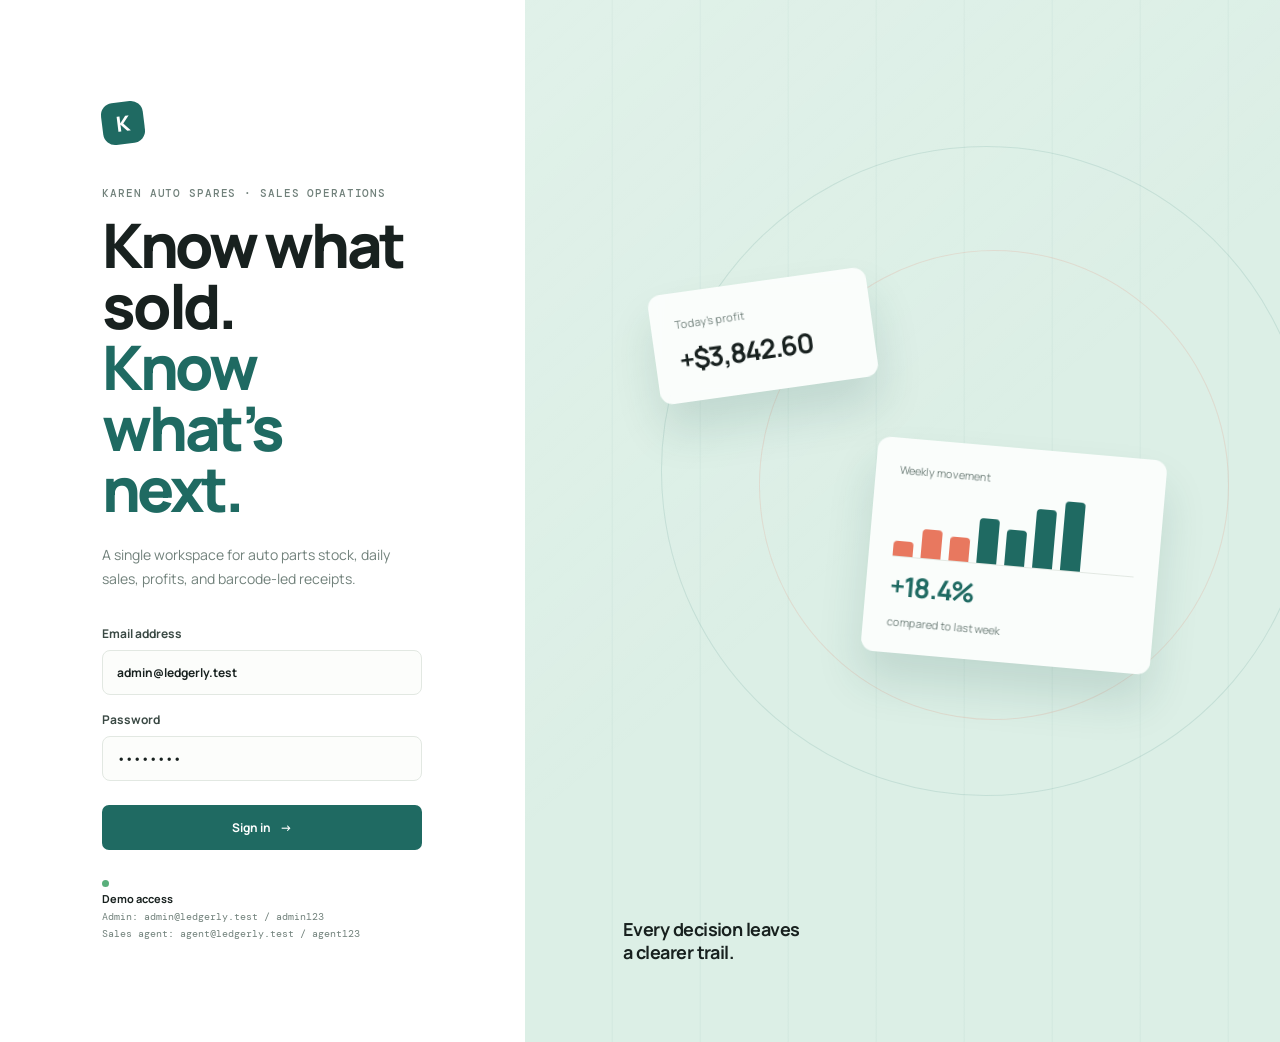
==== index.html @ 1168034a "Create Karen Auto Spares offline and online apps" ====
<!DOCTYPE html>
<html lang="en">
<head>
  <meta charset="UTF-8" />
  <meta name="viewport" content="width=device-width, initial-scale=1.0" />
  <title>Karen Auto Spares | Sales & Stock Control</title>
  <link rel="preconnect" href="https://fonts.googleapis.com">
  <link rel="preconnect" href="https://fonts.gstatic.com" crossorigin>
  <link href="https://fonts.googleapis.com/css2?family=DM+Mono:wght@400;500&family=Manrope:wght@400;500;600;700;800&display=swap" rel="stylesheet">
  <link rel="stylesheet" href="styles.css" />
  <link rel="manifest" href="manifest.webmanifest" />
</head>
<body>
  <div id="login-screen" class="login-screen">
    <div class="login-panel">
      <div class="brand-mark">K</div>
      <p class="eyebrow">Karen Auto Spares · Sales operations</p>
      <h1>Know what sold.<br><em>Know what’s next.</em></h1>
      <p class="login-copy">A single workspace for auto parts stock, daily sales, profits, and barcode-led receipts.</p>
      <form id="login-form" class="login-form">
        <label>Email address<input id="login-email" type="email" value="admin@ledgerly.test" required /></label>
        <label>Password<input id="login-password" type="password" value="admin123" required /></label>
        <button class="button button-primary button-wide" type="submit">Sign in <span>→</span></button>
      </form>
      <div class="demo-hint"><span class="status-dot"></span><strong>Demo access</strong><span>Admin: admin@ledgerly.test / admin123</span><span>Sales agent: agent@ledgerly.test / agent123</span></div>
    </div>
    <div class="login-art">
      <div class="art-orbit orbit-one"></div><div class="art-orbit orbit-two"></div>
      <div class="art-card card-back"><span>Today’s profit</span><strong>+$3,842.60</strong></div>
      <div class="art-card card-front"><span>Weekly movement</span><div class="mini-bars"><i></i><i></i><i></i><i></i><i></i><i></i><i></i></div><strong>+18.4%</strong><small>compared to last week</small></div>
      <p class="art-caption">Every decision leaves<br> a clearer trail.</p>
    </div>
  </div>

  <div id="app" class="app hidden">
    <aside class="sidebar">
      <div class="logo"><div class="brand-mark small">K</div><span>Karen Auto Spares</span></div>
      <div class="workspace-label">Workspace <span class="live-pill">Live</span></div>
      <nav class="main-nav" aria-label="Main navigation">
        <button class="nav-item active" data-view="overview"><span class="nav-icon">⌂</span>Overview</button>
        <button class="nav-item" data-view="sales"><span class="nav-icon">↗</span>Sales & receipts</button>
        <button class="nav-item" data-view="inventory"><span class="nav-icon">▦</span>Inventory</button>
        <button class="nav-item" data-view="purchasing"><span class="nav-icon">＋</span>Purchasing</button>
        <button class="nav-item" data-view="customers"><span class="nav-icon">◎</span>Customers</button>
        <button class="nav-item" data-view="prices"><span class="nav-icon">◇</span>Price watch</button>
      </nav>
      <div class="sidebar-bottom">
        <button class="nav-item" data-view="reports"><span class="nav-icon">▤</span>Reports</button>
        <button class="nav-item" data-view="returns"><span class="nav-icon">↩</span>Returns & warranty</button>
        <button class="nav-item" data-view="activity"><span class="nav-icon">◷</span>Activity log</button>
        <button class="nav-item" data-view="team"><span class="nav-icon">◎</span>Team access</button>
        <button class="nav-item" id="logout-button"><span class="nav-icon">↪</span>Sign out</button>
        <div class="profile-mini"><div class="avatar" id="profile-avatar">AM</div><div><strong id="profile-name">Amina M.</strong><span id="profile-role">Administrator</span></div><span class="more">•••</span></div>
      </div>
    </aside>

    <main class="main-content">
      <header class="topbar"><div><p class="date-line" id="today-line"></p><h2 id="page-title">Good morning, Amina</h2></div><div class="top-actions"><button class="icon-button" title="Notifications">♢<span class="notification-dot"></span></button><button class="button button-primary" id="new-sale-button"><span>＋</span> Record sale</button></div></header>
      <section id="view-container"></section>
    </main>
  </div>

  <div id="toast" class="toast"></div>
  <div id="modal-root"></div>
  <script src="app.js"></script>
  <script>if ('serviceWorker' in navigator) navigator.serviceWorker.register('sw.js');</script>
</body>
</html>
---- styles.css ----
.low-stock-list { padding: 8px 23px 15px; }
.low-stock-row { display: grid; grid-template-columns: 35px 1fr auto; gap: 11px; align-items: center; padding: 13px 0; border-bottom: 1px solid #eef1ee; }
.low-stock-row:last-child { border-bottom: 0; }
.low-stock-row strong, .low-stock-row span { display: block; }
.low-stock-row strong { font-size: 11px; }
.low-stock-row span { color: var(--coral); font: 10px 'DM Mono', monospace; margin-top: 3px; }
.empty-state { color: var(--muted); font-size: 11px; padding: 10px 0; }
:root {
  --ink: #18211f;
  --muted: #71817b;
  --paper: #f7f8f4;
  --white: #ffffff;
  --line: #e2e8e2;
  --teal: #1f6a62;
  --teal-dark: #164e49;
  --mint: #dcefe6;
  --coral: #e8785f;
  --yellow: #f1c85b;
  --shadow: 0 18px 48px rgba(27, 54, 44, .07);
  font-family: 'Manrope', sans-serif;
  color: var(--ink);
  background: var(--paper);
}
.barcode-video { width: 100%; max-height: 190px; object-fit: cover; border-radius: 8px; background: #132d2a; }
:root {
  --ink: #18211f;
  --muted: #71817b;
  --paper: #f7f8f4;
  --white: #ffffff;
  --line: #e2e8e2;
  --teal: #1f6a62;
  --teal-dark: #164e49;
  --mint: #dcefe6;
  --coral: #e8785f;
  --yellow: #f1c85b;
  --shadow: 0 18px 48px rgba(27, 54, 44, .07);
  font-family: 'Manrope', sans-serif;
  color: var(--ink);
  background: var(--paper);
}
* { box-sizing: border-box; }
body { margin: 0; min-width: 320px; background: var(--paper); }
button, input { font: inherit; }
button { border: 0; cursor: pointer; }
.hidden { display: none !important; }
.login-screen { min-height: 100vh; display: grid; grid-template-columns: minmax(420px, .82fr) 1.18fr; background: #fff; }
.login-panel { padding: clamp(36px, 8vw, 118px) clamp(28px, 8vw, 128px); display: flex; flex-direction: column; justify-content: center; }
.brand-mark { width: 42px; height: 42px; display: grid; place-items: center; border-radius: 12px; background: var(--teal); color: #fff; font-weight: 800; font-size: 21px; transform: rotate(-7deg); }
.brand-mark.small { width: 32px; height: 32px; border-radius: 9px; font-size: 16px; }
.eyebrow, .workspace-label, .date-line, .section-kicker { font: 500 11px 'DM Mono', monospace; text-transform: uppercase; letter-spacing: .08em; color: var(--muted); }
.login-panel .eyebrow { margin: 42px 0 15px; }
h1 { font-size: clamp(38px, 4.8vw, 65px); line-height: .99; letter-spacing: -.055em; margin: 0; font-weight: 800; }
h1 em { color: var(--teal); font-style: normal; }
.login-copy { max-width: 390px; color: var(--muted); line-height: 1.7; margin: 24px 0 34px; font-size: 14px; }
.login-form { display: grid; gap: 16px; max-width: 360px; }
label { display: grid; gap: 8px; color: #3a4944; font-size: 12px; font-weight: 700; }
input { width: 100%; border: 1px solid var(--line); border-radius: 8px; padding: 13px 14px; color: var(--ink); background: #fcfdfb; outline: 0; transition: border-color .2s, box-shadow .2s; }
input:focus { border-color: var(--teal); box-shadow: 0 0 0 3px rgba(31, 106, 98, .12); }
.button { border-radius: 7px; padding: 12px 17px; font-weight: 700; font-size: 12px; display: inline-flex; justify-content: center; align-items: center; gap: 9px; transition: transform .2s, background .2s; }
.button:hover { transform: translateY(-1px); }
.button-primary { color: #fff; background: var(--teal); }
.button-primary:hover { background: var(--teal-dark); }
.button-wide { width: 100%; margin-top: 8px; padding: 14px; }
.demo-hint { display: grid; gap: 4px; margin-top: 30px; color: var(--muted); font-size: 10px; font-family: 'DM Mono', monospace; }
.demo-hint strong { color: var(--ink); font-family: Manrope, sans-serif; font-size: 11px; }.status-dot { width: 7px; height: 7px; background: #59af7b; border-radius: 50%; display: inline-block; margin-right: 2px; }
.login-art { overflow: hidden; position: relative; background: var(--mint); min-height: 100vh; }
.login-art::before { content: ''; position: absolute; inset: 0; background: linear-gradient(140deg, rgba(255,255,255,.12), transparent 50%), repeating-linear-gradient(90deg, transparent 0 86px, rgba(31,106,98,.035) 87px 88px); }
.art-orbit { border: 1px solid rgba(31,106,98,.12); border-radius: 50%; position: absolute; width: 650px; height: 650px; left: 18%; top: 14%; transform: rotate(-28deg); }.orbit-two { width: 470px; height: 470px; left: 31%; top: 24%; border-color: rgba(232,120,95,.17); }
.art-card { position: absolute; background: rgba(255,255,255,.84); backdrop-filter: blur(10px); box-shadow: 0 28px 45px rgba(22,78,73,.14); border-radius: 13px; padding: 24px; display: grid; gap: 10px; }.art-card span, .art-card small { color: var(--muted); font-size: 11px; }.art-card strong { font-size: 27px; letter-spacing: -.05em; }.card-back { left: 17%; top: 27%; width: 220px; transform: rotate(-8deg); }.card-front { width: 290px; right: 16%; top: 43%; transform: rotate(5deg); }.card-front strong { color: var(--teal); }.mini-bars { display: flex; align-items: end; gap: 8px; height: 70px; border-bottom: 1px solid var(--line); }.mini-bars i { display: block; width: 20px; border-radius: 4px 4px 0 0; background: var(--coral); }.mini-bars i:nth-child(1) { height: 22%; }.mini-bars i:nth-child(2) { height: 42%; }.mini-bars i:nth-child(3) { height: 35%; }.mini-bars i:nth-child(4) { height: 65%; background: var(--teal); }.mini-bars i:nth-child(5) { height: 52%; background: var(--teal); }.mini-bars i:nth-child(6) { height: 85%; background: var(--teal); }.mini-bars i:nth-child(7) { height: 100%; background: var(--teal); }.art-caption { position: absolute; bottom: 60px; left: 13%; font-size: 18px; line-height: 1.3; font-weight: 700; letter-spacing: -.03em; }
.app { display: flex; min-height: 100vh; }.sidebar { width: 235px; background: #153f3b; color: #eaf4ee; padding: 26px 17px 20px; display: flex; flex-direction: column; flex-shrink: 0; }.logo { display: flex; align-items: center; gap: 10px; font-size: 18px; font-weight: 800; letter-spacing: -.04em; padding: 0 10px 50px; }.logo .brand-mark { background: #b5ddc5; color: var(--teal-dark); }.workspace-label { color: #88aaa0; padding: 0 12px 12px; font-size: 9px; }.live-pill { color: #b9e7cc; border: 1px solid #497a6d; border-radius: 10px; padding: 3px 7px; margin-left: 5px; }.main-nav { display: grid; gap: 4px; }.nav-item { width: 100%; display: flex; align-items: center; gap: 12px; color: #9ab9b0; background: transparent; padding: 12px; text-align: left; border-radius: 7px; font-size: 12px; }.nav-item:hover, .nav-item.active { color: white; background: rgba(255,255,255,.1); }.nav-icon { width: 17px; text-align: center; font-size: 18px; font-weight: 400; }.sidebar-bottom { margin-top: auto; display: grid; gap: 5px; }.profile-mini { display: flex; align-items: center; gap: 9px; margin-top: 20px; border-top: 1px solid rgba(255,255,255,.12); padding: 19px 7px 0; }.avatar { width: 31px; height: 31px; display: grid; place-items: center; border-radius: 50%; background: var(--coral); color: white; font: 500 10px 'DM Mono', monospace; }.profile-mini strong, .profile-mini span { display: block; font-size: 10px; }.profile-mini #profile-role { color: #91b4aa; font-size: 9px; margin-top: 3px; }.profile-mini .more { margin-left: auto; color: #89aba2; letter-spacing: 2px; }
.main-content { flex: 1; padding: 35px clamp(22px, 5vw, 75px); max-width: 1500px; margin: auto; width: 100%; }.topbar { display: flex; justify-content: space-between; align-items: center; margin-bottom: 34px; }.date-line { margin: 0 0 9px; }.topbar h2 { font-size: 26px; letter-spacing: -.055em; margin: 0; }.top-actions { display: flex; align-items: center; gap: 20px; }.icon-button { position: relative; background: transparent; color: var(--muted); font-size: 25px; }.notification-dot { position: absolute; top: 5px; right: 1px; width: 6px; height: 6px; background: var(--coral); border: 1px solid var(--paper); border-radius: 50%; }
.overview-grid { display: grid; gap: 25px; }.metric-row { display: grid; grid-template-columns: repeat(4, 1fr); gap: 13px; }.metric { background: var(--white); border: 1px solid var(--line); border-radius: 9px; padding: 19px; min-height: 118px; }.metric-label { color: var(--muted); font-size: 11px; display: flex; justify-content: space-between; }.metric-value { display: block; font-size: 27px; letter-spacing: -.06em; margin: 15px 0 7px; }.metric-change { font: 500 10px 'DM Mono', monospace; color: var(--teal); }.metric-change.warn { color: var(--coral); }.dashboard-columns { display: grid; grid-template-columns: 1.32fr .88fr; gap: 22px; }.surface { background: var(--white); border: 1px solid var(--line); border-radius: 9px; }.surface-header { padding: 21px 23px; border-bottom: 1px solid var(--line); display: flex; justify-content: space-between; align-items: start; }.surface h3 { font-size: 15px; margin: 0; letter-spacing: -.03em; }.surface-sub { color: var(--muted); margin: 5px 0 0; font-size: 11px; }.text-button { color: var(--teal); background: transparent; font-size: 11px; font-weight: 700; }.chart-wrap { padding: 22px 22px 17px; }.chart { height: 190px; position: relative; border-bottom: 1px solid var(--line); background: repeating-linear-gradient(to bottom, transparent 0 46px, #edf1ee 47px 48px); }.chart svg { width: 100%; height: 100%; overflow: visible; }.chart-labels { display: flex; justify-content: space-between; padding-top: 12px; color: var(--muted); font: 10px 'DM Mono', monospace; }.sales-list { padding: 7px 23px 14px; }.sale-line { display: grid; grid-template-columns: 35px 1fr auto; align-items: center; gap: 11px; padding: 13px 0; border-bottom: 1px solid #eef1ee; }.sale-line:last-child { border: 0; }.product-icon, .product-image { width: 35px; height: 35px; border-radius: 8px; display: grid; place-items: center; background: var(--mint); color: var(--teal); font-size: 16px; }.product-image { object-fit: cover; }.product-cell { display: flex; align-items: center; gap: 10px; min-width: 180px; }.sale-line strong, .sale-line span { display: block; }.sale-line strong { font-size: 11px; }.sale-line span { color: var(--muted); font-size: 10px; margin-top: 3px; }.sale-amount { font: 500 11px 'DM Mono', monospace; }.progress-list { padding: 5px 23px 18px; }.progress-row { margin: 17px 0; }.progress-name { display: flex; justify-content: space-between; font-size: 11px; margin-bottom: 8px; }.progress-name span { color: var(--muted); font: 10px 'DM Mono', monospace; }.progress-track { background: #edf1ee; height: 5px; border-radius: 4px; }.progress-fill { background: var(--teal); height: 100%; border-radius: inherit; }.progress-fill.low { background: var(--coral); }.section-head { display: flex; justify-content: space-between; align-items: center; margin-bottom: 18px; }.section-head h3 { font-size: 18px; margin: 0; letter-spacing: -.04em; }.table-wrap { overflow-x: auto; }.data-table { width: 100%; border-collapse: collapse; text-align: left; }.data-table th { color: var(--muted); font: 10px 'DM Mono', monospace; text-transform: uppercase; letter-spacing: .04em; padding: 14px 18px; border-bottom: 1px solid var(--line); }.data-table td { padding: 15px 18px; font-size: 12px; border-bottom: 1px solid #eef1ee; }.data-table tr:last-child td { border-bottom: 0; }.stock-pill { display: inline-flex; align-items: center; gap: 5px; padding: 5px 8px; border-radius: 5px; background: var(--mint); color: var(--teal); font: 10px 'DM Mono', monospace; }.stock-pill.low { background: #fff0ea; color: #c25c46; }.stock-pill::before { content: ''; width: 5px; height: 5px; border-radius: 50%; background: currentColor; }.mono { font: 11px 'DM Mono', monospace; }.muted { color: var(--muted); }.price-grid, .team-grid { display: grid; grid-template-columns: repeat(3, 1fr); gap: 15px; }.price-card, .team-card { padding: 20px; }.price-card .price-head { display: flex; justify-content: space-between; }.price-card h4 { margin: 15px 0 4px; font-size: 14px; }.price-value { font-size: 25px; letter-spacing: -.06em; }.price-meta { color: var(--muted); font-size: 10px; margin-top: 7px; }.trend-up { color: var(--teal); }.trend-down { color: var(--coral); }.team-card { display: flex; align-items: center; gap: 12px; }.team-card .avatar { background: var(--yellow); color: #5b4a1b; }.team-card h4 { margin: 0; font-size: 12px; }.team-card p { color: var(--muted); font-size: 10px; margin: 4px 0 0; }
.toast { position: fixed; bottom: 25px; right: 25px; background: var(--ink); color: white; border-radius: 7px; padding: 13px 17px; font-size: 12px; opacity: 0; transform: translateY(12px); pointer-events: none; transition: .25s; }.toast.show { opacity: 1; transform: translateY(0); }.modal-backdrop { position: fixed; inset: 0; background: rgba(24,33,31,.4); display: grid; place-items: center; padding: 20px; z-index: 4; }.modal { width: min(480px, 100%); background: var(--paper); border-radius: 11px; box-shadow: 0 25px 70px rgba(0,0,0,.2); }.modal-header { display: flex; justify-content: space-between; padding: 22px 24px; border-bottom: 1px solid var(--line); }.modal-header h3 { margin: 0; font-size: 18px; }.close-button { background: transparent; color: var(--muted); font-size: 20px; }.modal-form { display: grid; gap: 16px; padding: 23px 24px 25px; }.form-grid { display: grid; grid-template-columns: 1fr 1fr; gap: 13px; }.modal-form select { border: 1px solid var(--line); border-radius: 8px; padding: 13px; background: #fff; }.receipt { padding: 25px; }.receipt-head { display: flex; justify-content: space-between; padding-bottom: 20px; border-bottom: 1px dashed #cfd8d1; }.receipt-head strong { font-size: 18px; }.receipt-row { display: flex; justify-content: space-between; padding: 11px 0; font-size: 12px; }.receipt-total { margin-top: 10px; padding-top: 16px; border-top: 1px solid var(--ink); font-weight: 800; font-size: 15px; }.permission-note { color: var(--muted); font-size: 11px; background: #eef6f0; padding: 12px; border-radius: 7px; }
@media (max-width: 950px) { .login-screen { grid-template-columns: 1fr; }.login-art { display: none; }.metric-row { grid-template-columns: repeat(2, 1fr); }.dashboard-columns { grid-template-columns: 1fr; }.price-grid, .team-grid { grid-template-columns: repeat(2, 1fr); } }
@media (max-width: 680px) { .sidebar { width: 62px; padding: 20px 8px; }.logo { padding: 0 6px 40px; }.logo span, .workspace-label, .nav-item:not(.active)::after, .nav-item { font-size: 0; }.nav-item { justify-content: center; padding: 13px 5px; }.nav-icon { font-size: 19px; }.profile-mini { padding-left: 0; padding-right: 0; justify-content: center; }.profile-mini > div:not(.avatar), .profile-mini .more { display: none; }.main-content { padding: 25px 15px; }.topbar { align-items: flex-end; }.topbar h2 { font-size: 20px; }.top-actions { gap: 8px; }.top-actions .button { font-size: 0; padding: 11px 13px; }.top-actions .button span { font-size: 20px; }.metric-row { gap: 8px; }.metric { padding: 14px; min-height: 105px; }.metric-value { font-size: 21px; }.price-grid, .team-grid { grid-template-columns: 1fr; }.form-grid { grid-template-columns: 1fr; }.section-head { align-items: flex-start; gap: 10px; }.data-table th, .data-table td { padding: 12px 9px; }.data-table th:nth-child(4), .data-table td:nth-child(4) { display: none; } }
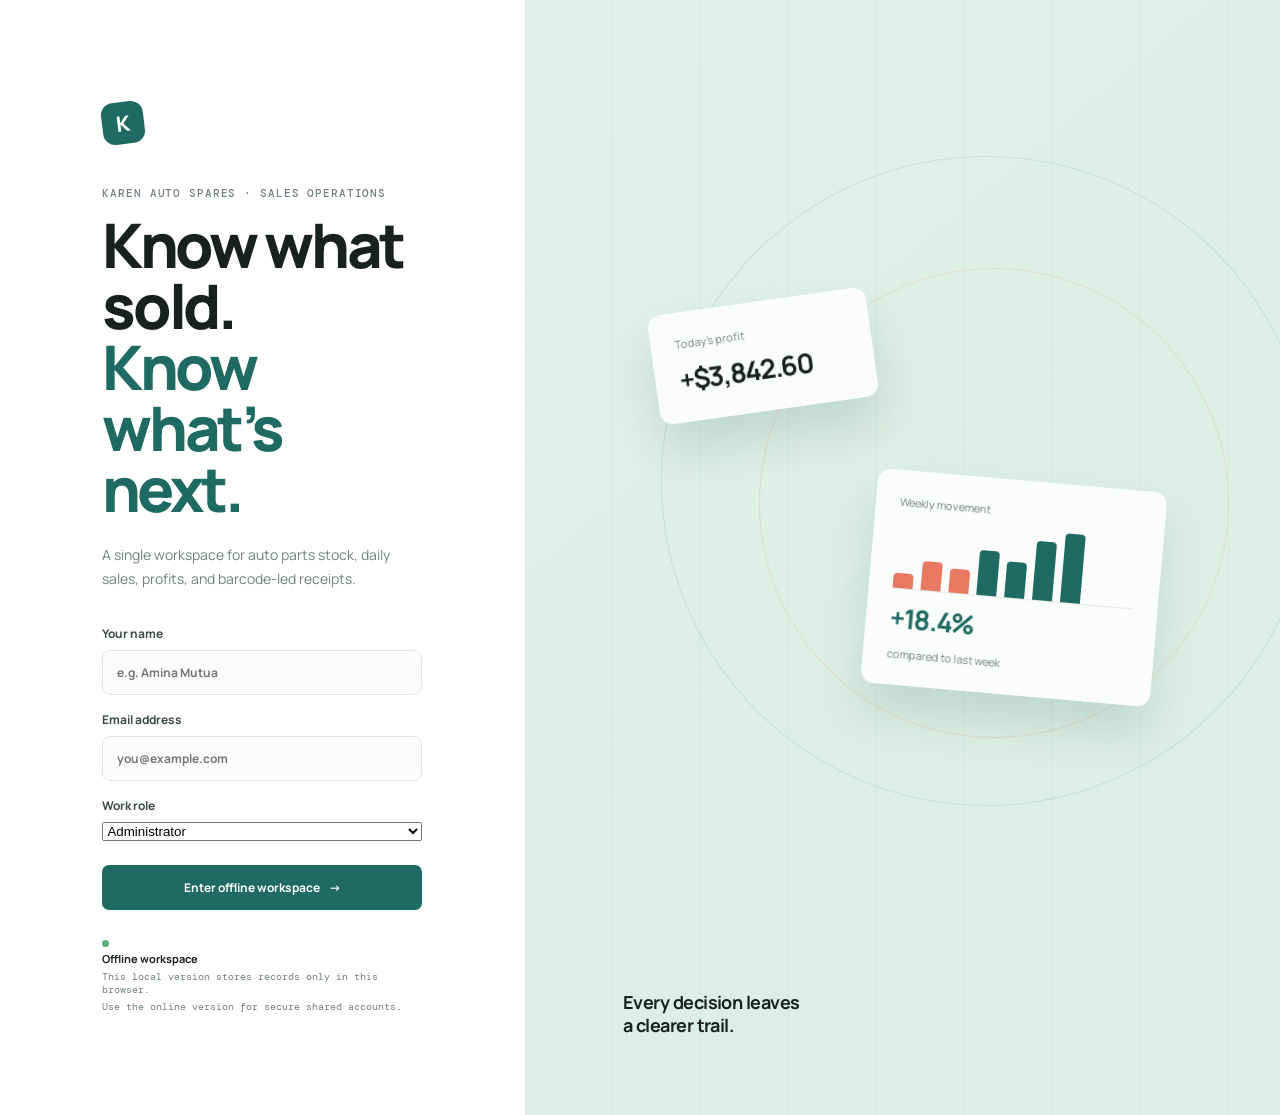
==== commit c802be5e: "Remove hardcoded offline demo credentials" ====
--- a/index.html
+++ b/index.html
@@ -18,11 +18,12 @@
       <h1>Know what sold.<br><em>Know what’s next.</em></h1>
       <p class="login-copy">A single workspace for auto parts stock, daily sales, profits, and barcode-led receipts.</p>
       <form id="login-form" class="login-form">
-        <label>Email address<input id="login-email" type="email" value="admin@ledgerly.test" required /></label>
-        <label>Password<input id="login-password" type="password" value="admin123" required /></label>
-        <button class="button button-primary button-wide" type="submit">Sign in <span>→</span></button>
+        <label>Your name<input id="login-name" type="text" placeholder="e.g. Amina Mutua" required /></label>
+        <label>Email address<input id="login-email" type="email" placeholder="you@example.com" required /></label>
+        <label>Work role<select id="login-role"><option value="admin">Administrator</option><option value="sales_agent">Sales agent</option></select></label>
+        <button class="button button-primary button-wide" type="submit">Enter offline workspace <span>→</span></button>
       </form>
-      <div class="demo-hint"><span class="status-dot"></span><strong>Demo access</strong><span>Admin: admin@ledgerly.test / admin123</span><span>Sales agent: agent@ledgerly.test / agent123</span></div>
+      <div class="demo-hint"><span class="status-dot"></span><strong>Offline workspace</strong><span>This local version stores records only in this browser.</span><span>Use the online version for secure shared accounts.</span></div>
     </div>
     <div class="login-art">
       <div class="art-orbit orbit-one"></div><div class="art-orbit orbit-two"></div>
